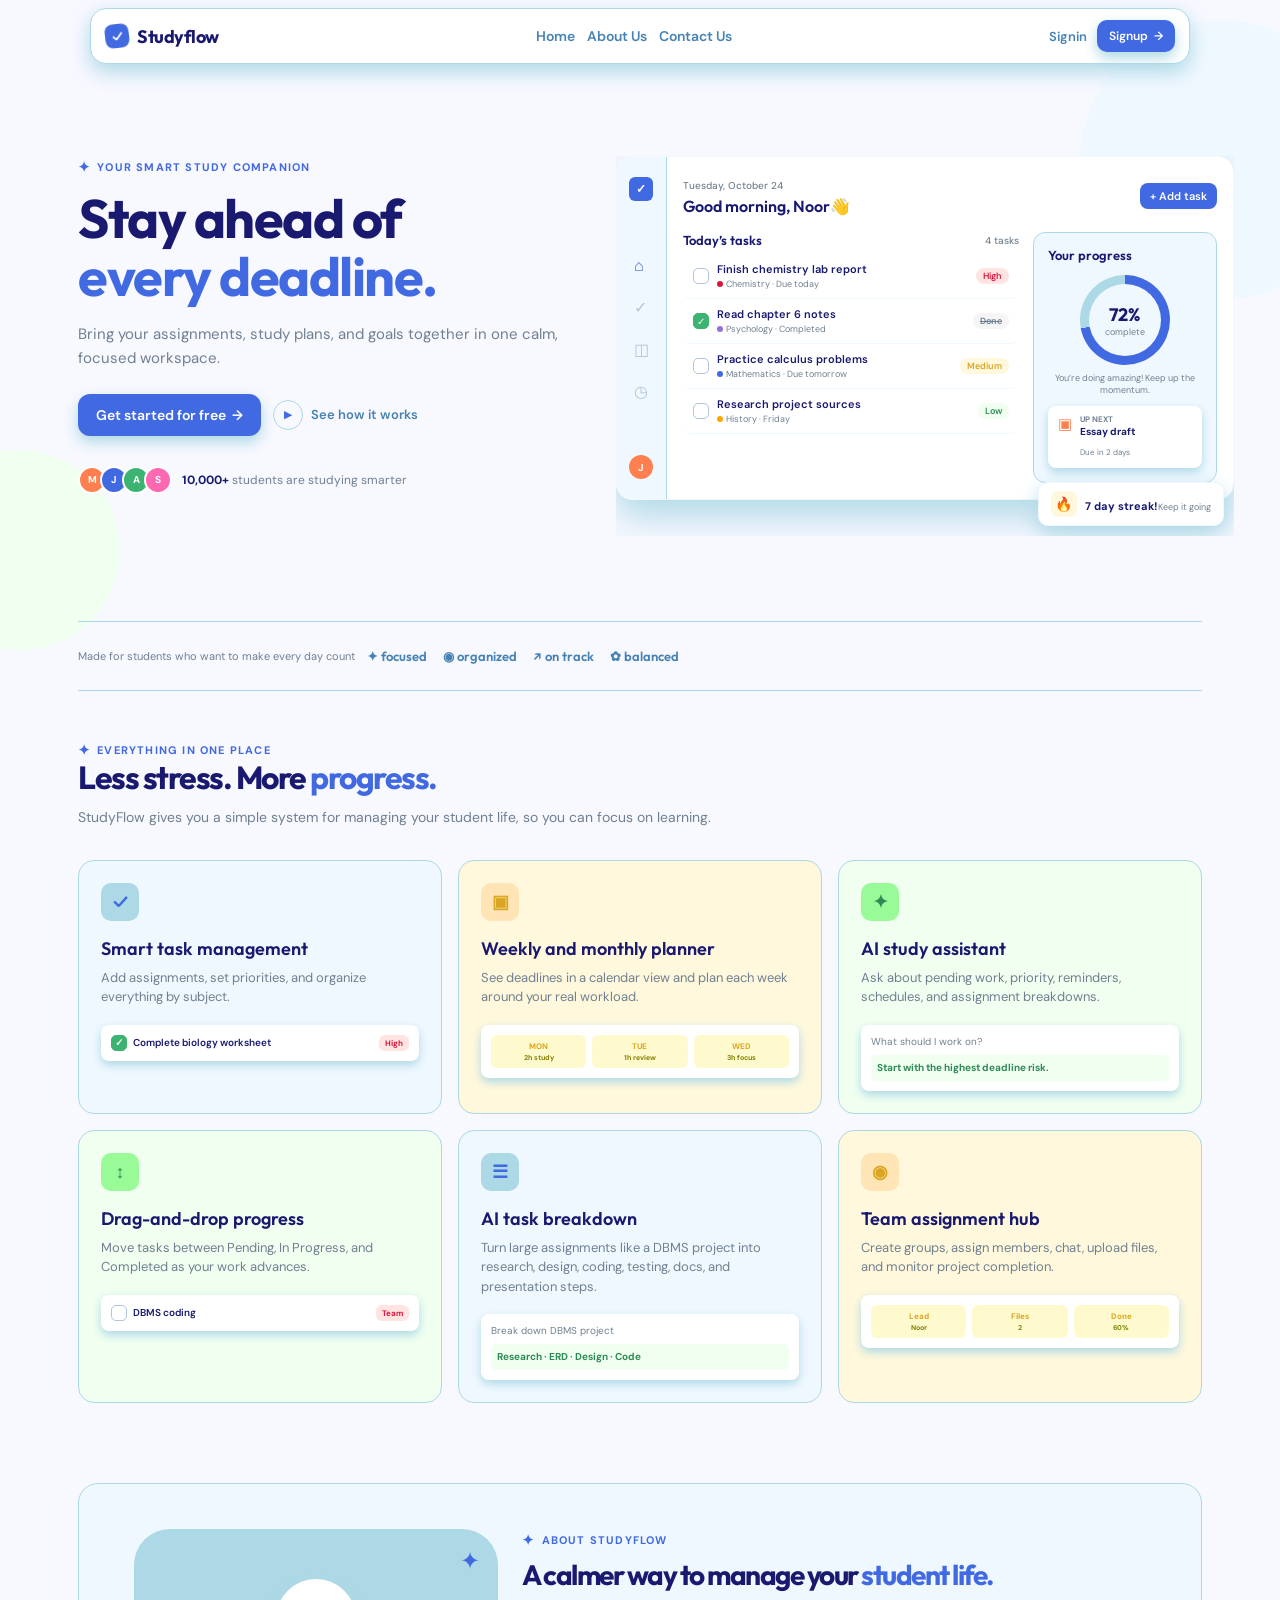
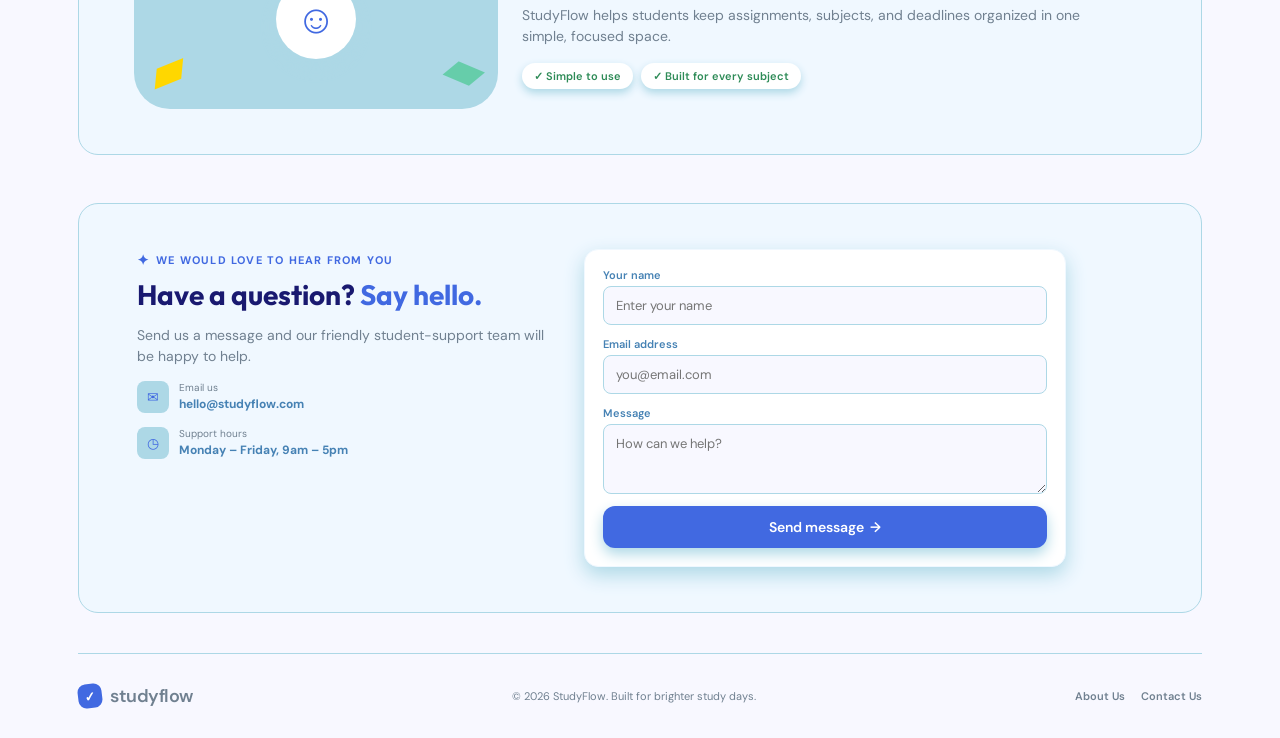
==== index.html @ c964d461 "Add files via upload" ====
<!DOCTYPE html>
<html lang="en">
<head>
  <meta charset="UTF-8" />
  <meta name="viewport" content="width=device-width, initial-scale=1.0" />
  <title>StudyFlow — Your smarter student life</title>
  <link rel="preconnect" href="https://fonts.googleapis.com" />
  <link rel="preconnect" href="https://fonts.gstatic.com" crossorigin />
  <link href="https://fonts.googleapis.com/css2?family=DM+Sans:wght@400;500;600;700&family=Outfit:wght@500;600;700;800&display=swap" rel="stylesheet" />
  <link rel="stylesheet" href="styles.css" />
  <style>.navbar,.play-icon{border:1px solid lightblue;}</style>
</head>
<body>
  <div class="load" id="loader-overlay">
    <img src="load.png" alt="load" class="photo" onerror="this.style.display='none'; document.getElementById('loader-fallback').style.display='block';" />
    <div id="loader-fallback" style="display:none; text-align:center;">
      <div style="font: 700 28px Outfit, sans-serif; color: var(--ink); display: flex; align-items: center; gap: 10px; justify-content: center;">
        <span class="brand-mark">✓</span> Studyflow
      </div>
      <div style="width: 40px; height: 40px; border: 4px solid aliceblue; border-top: 4px solid var(--blue); border-radius: 50%; animation: spin 1s linear infinite; margin: 16px auto 0;"></div>
    </div>
  </div>

  <div class="toast-container" id="toast-container"></div>

  <div class="container">
    <div class="page-glow glow-one"></div>
    <div class="page-glow glow-two"></div>

    <header class="site-header">
      <nav class="navbar container" aria-label="Main navigation">
        <a class="brand" href="index.html" aria-label="StudyFlow home">
          <span class="brand-mark">✓</span>
          <span>Studyflow</span>
        </a>
        <nav class="nav-links" id="nav-links">
          <a href="index.html#home">Home</a>
          <a href="index.html#about">About Us</a>
          <a href="index.html#contact">Contact Us</a>
        </nav>
        <div class="nav-actions">
          <a class="login-button" href="login.html">Signin</a>
          <a class="logout-link" href="#" onclick="handleLogout(event)" style="display:none;">Logout</a>
          <a class="button button-small" href="signup.html">Signup <span>→</span></a>
        </div>
        <button class="menu-button" aria-label="Open navigation" aria-expanded="false">☰</button>
      </nav>
    </header>

    <main id="home">
      <section class="hero container">
        <div class="hero-copy">
          <div class="eyebrow"><span class="sparkle">✦</span> Your smart study companion</div>
          <h1>Stay ahead of<br /><em>every deadline.</em></h1>
          <p>Bring your assignments, study plans, and goals together in one calm, focused workspace.</p>
          <div class="hero-buttons">
            <a class="button button-primary get-started" href="signup.html">Get started for free <span>→</span></a>
            <a class="play-button" href="login.html"><span class="play-icon">▶</span> See how it works</a>
          </div>
          <div class="student-proof">
            <div class="avatar-stack" aria-label="Student users">
              <span class="avatar a1">M</span><span class="avatar a2">J</span><span class="avatar a3">A</span><span class="avatar a4">S</span>
            </div>
            <p><strong>10,000+</strong> students are studying smarter</p>
          </div>
        </div>

        <div class="hero-visual" aria-label="StudyFlow dashboard preview" onclick="window.location.href='dashboard.html'" style="cursor: pointer;">
          <div class="orbit orbit-one"></div><div class="orbit orbit-two"></div>
          <div class="dashboard-card">
            <aside class="dashboard-side">
              <div class="side-logo"><span>✓</span></div>
              <div class="side-icons"><i class="active">⌂</i><i>✓</i><i>◫</i><i>◷</i></div>
              <div class="side-user">J</div>
            </aside>
            <section class="dashboard-main">
              <div class="dashboard-top"><div><span class="dash-date">Tuesday, October 24</span><h2>Good morning, Noor<span>👋</span></h2></div><a class="add-task" href="dashboard.html">+ Add task</a></div>
              <div class="dash-content">
                <div class="tasks-panel">
                  <div class="panel-heading"><h3>Today’s tasks</h3><span class="count">4 tasks</span></div>
                  <article class="task-row"><span class="checkbox"></span><div><strong>Finish chemistry lab report</strong><small><b class="dot red"></b> Chemistry · Due today</small></div><span class="priority high">High</span></article>
                  <article class="task-row"><span class="checkbox checked">✓</span><div><strong>Read chapter 6 notes</strong><small><b class="dot purple"></b> Psychology · Completed</small></div><span class="priority done">Done</span></article>
                  <article class="task-row"><span class="checkbox"></span><div><strong>Practice calculus problems</strong><small><b class="dot blue"></b> Mathematics · Due tomorrow</small></div><span class="priority medium">Medium</span></article>
                  <article class="task-row"><span class="checkbox"></span><div><strong>Research project sources</strong><small><b class="dot orange"></b> History · Friday</small></div><span class="priority low">Low</span></article>
                </div>
                <div class="summary-panel">
                  <h3>Your progress</h3>
                  <div class="progress-ring"><div><strong>72%</strong><small>complete</small></div></div>
                  <p>You’re doing amazing! Keep up the momentum.</p>
                  <div class="deadline-card"><span class="calendar-icon">▣</span><div><small>UP NEXT</small><strong>Essay draft</strong><span>Due in 2 days</span></div></div>
                </div>
              </div>
            </section>
          </div>
          <div class="floating-card streak-float"><span>🔥</span><div><strong>7 day streak!</strong><small>Keep it going</small></div></div>
        </div>
      </section>

      <section class="logo-strip container"><p>Made for students who want to make every day count</p><div><span>✦ focused</span><span>◉ organized</span><span>↗ on track</span><span>✿ balanced</span></div></section>

      <section class="features section container" id="features">
        <div class="section-heading"><div><span class="eyebrow"><span class="sparkle">✦</span> Everything in one place</span><h2>Less stress. More <em>progress.</em></h2></div><p>StudyFlow gives you a simple system for managing your student life, so you can focus on learning.</p></div>
        <div class="feature-grid">
          <a class="feature-card purple-card" href="tasks.html"><div class="feature-icon icon-purple">✓</div><h3>Smart task management</h3><p>Add assignments, set priorities, and organize everything by subject.</p><div class="mini-task"><span class="checkbox checked">✓</span><span>Complete biology worksheet</span><b>High</b></div></a>
          <a class="feature-card yellow-card" href="calendar.html"><div class="feature-icon icon-yellow">▣</div><h3>Weekly and monthly planner</h3><p>See deadlines in a calendar view and plan each week around your real workload.</p><div class="mini-calendar"><span>MON<br /><b>2h study</b></span><span>TUE<br /><b>1h review</b></span><span>WED<br /><b>3h focus</b></span></div></a>
          <a class="feature-card mint-card" href="ai.html"><div class="feature-icon icon-mint">✦</div><h3>AI study assistant</h3><p>Ask about pending work, priority, reminders, schedules, and assignment breakdowns.</p><div class="mini-chat">What should I work on?<br /><strong>Start with the highest deadline risk.</strong></div></a>
          <a class="feature-card mint-card" href="tasks.html"><div class="feature-icon icon-mint">↕</div><h3>Drag-and-drop progress</h3><p>Move tasks between Pending, In Progress, and Completed as your work advances.</p><div class="mini-task"><span class="checkbox"></span><span>DBMS coding</span><b>Team</b></div></a>
          <a class="feature-card purple-card" href="ai.html"><div class="feature-icon icon-purple">☰</div><h3>AI task breakdown</h3><p>Turn large assignments like a DBMS project into research, design, coding, testing, docs, and presentation steps.</p><div class="mini-chat">Break down DBMS project<br /><strong>Research · ERD · Design · Code</strong></div></a>
          <a class="feature-card yellow-card" href="team.html"><div class="feature-icon icon-yellow">◉</div><h3>Team assignment hub</h3><p>Create groups, assign members, chat, upload files, and monitor project completion.</p><div class="mini-calendar"><span>Lead<br /><b>Noor</b></span><span>Files<br /><b>2</b></span><span>Done<br /><b>60%</b></span></div></a>
        </div>
      </section>

      <section class="about-section section container" id="about"><div class="about-card"><div class="about-illustration"><span class="book-one">▰</span><span class="book-two">▰</span><span class="about-star">✦</span><div class="student-circle">☺</div></div><div class="about-copy"><span class="eyebrow"><span class="sparkle">✦</span> About StudyFlow</span><h2>A calmer way to manage your <em>student life.</em></h2><p>StudyFlow helps students keep assignments, subjects, and deadlines organized in one simple, focused space.</p><div class="about-points"><span>✓ Simple to use</span><span>✓ Built for every subject</span></div></div></div></section>

      <section class="contact-section container" id="contact"><div class="contact-copy"><span class="eyebrow"><span class="sparkle">✦</span> We would love to hear from you</span><h2>Have a question? <em>Say hello.</em></h2><p>Send us a message and our friendly student-support team will be happy to help.</p><div class="contact-detail"><span>✉</span><div><small>Email us</small><strong>hello@studyflow.com</strong></div></div><div class="contact-detail"><span>◷</span><div><small>Support hours</small><strong>Monday – Friday, 9am – 5pm</strong></div></div></div><form class="contact-form" onsubmit="event.preventDefault(); showToast('Message sent! We\'ll get back to you soon.');"><label>Your name<input type="text" placeholder="Enter your name" required /></label><label>Email address<input type="email" placeholder="you@email.com" required /></label><label>Message<textarea placeholder="How can we help?" required></textarea></label><button class="button button-primary" type="submit">Send message <span>→</span></button></form></section>
    </main>

    <footer class="footer container"><a class="brand" href="index.html"><span class="brand-mark">✓</span><span>studyflow</span></a><p>© 2026 StudyFlow. Built for brighter study days.</p><div><a href="#about">About Us</a><a href="#contact">Contact Us</a></div></footer>
  </div>

  <script src="script.js"></script>
</body>
</html>
---- styles.css ----
:root {
  --ink: midnightblue;
  --muted: slategray;
  --blue: royalblue;
  --line: lightblue;
  --bg: ghostwhite;
  --surface: #ffffff;
  --soft: aliceblue;
}

:root[data-theme="dark"] {
  --ink: #eef2ff;
  --muted: #aab4cf;
  --line: #334155;
  --bg: #0f172a;
  --surface: #111c31;
  --soft: #1e293b;
}

/* ==========================================================================
   1. BASE MOBILE-FIRST STYLES (Applies to 0px and up)
   ========================================================================== */
* { box-sizing: border-box; }
html { scroll-behavior: smooth; }
body { margin: 0; background: var(--bg); color: var(--ink); font-family: "DM Sans", sans-serif; overflow-x: hidden; }

/* Full-Screen Page Loader Overlay */
.load {
  position: fixed;
  inset: 0;
  display: flex;
  flex-direction: column;
  align-items: center;
  justify-content: center;
  background: #ffffff;
  z-index: 9999;
  transition: opacity 0.4s ease, visibility 0.4s ease;
  pointer-events: none;
}
.load.hidden {
  opacity: 0;
  visibility: hidden;
}
.load-brand {
  display: flex;
  align-items: center;
  gap: 12px;
  font: 700 26px Outfit, sans-serif;
  color: var(--ink);
  letter-spacing: -1px;
}
.load-spinner {
  width: 40px;
  height: 40px;
  border: 4px solid aliceblue;
  border-top: 4px solid var(--blue);
  border-radius: 50%;
  animation: spin 0.8s linear infinite;
  margin-top: 16px;
}
@keyframes spin {
  0% { transform: rotate(0deg); }
  100% { transform: rotate(360deg); }
}

/* Container & Helpers */
.container { width: min(100% - 24px, 1160px); margin: auto; }
.hidden { display: none !important; }

/* Layout Flex & Grid Helpers */
.brand, .nav-actions, .hero-buttons, .play-button, .student-proof, 
.task-row, .mini-task, .contact-detail, .footer, 
.logo-strip, .logo-strip div, .about-points, .app-header, .sidebar-link,
.user-menu-btn, .modal-header, .filter-chip, .calendar-day-header { display: flex; align-items: center; }

.brand-mark, .play-icon, .avatar, .side-logo span, .side-user, 
.checkbox, .progress-ring, .progress-ring > div, .floating-card > span, 
.feature-icon, .student-circle, .contact-detail > span, .rail-icon, .stat-icon { display: grid; place-items: center; }

.navbar, .dashboard-top, .panel-heading, .section-heading, .footer, .app-header-inner, .page-title-row { display: flex; justify-content: space-between; align-items: center; }

/* Glow & Orbit Visual Backgrounds */
.page-glow, .orbit { position: absolute; border-radius: 50%; z-index: -1; }
.glow-one { width: 280px; height: 280px; background: aliceblue; top: 20px; right: -80px; }
.glow-two { width: 200px; height: 200px; background: honeydew; top: 450px; left: -80px; }
.orbit { border: 1px dashed var(--line); }
.orbit-one { width: 320px; height: 320px; right: -20px; top: -10px; }
.orbit-two { width: 240px; height: 240px; right: 20px; top: 30px; }

/* Public Landing Site Header & Navbar */
.site-header { position: sticky; top: 8px; width: 100%; z-index: 50; padding: 0 12px; }
.navbar { height: 56px; padding: 0 14px; position: relative; border: 1px solid var(--line); border-radius: 16px; background: var(--surface); box-shadow: 0 8px 20px var(--line); justify-content: space-between; }
.brand { gap: 8px; font: 700 18px Outfit, sans-serif; color: var(--ink); text-decoration: none; letter-spacing: -0.5px; }
.brand-mark { width: 24px; height: 24px; border-radius: 8px; background: var(--blue); color: #fff; font-size: 13px; transform: rotate(-7deg); font-weight: bold; }

.nav-links { display: none; flex-direction: column; gap: 12px; position: absolute; top: 64px; left: 0; right: 0; background: #fff; padding: 18px; border-radius: 16px; box-shadow: 0 12px 30px var(--line); border: 1px solid aliceblue; z-index: 100; }
.nav-links.open { display: flex; }
.nav-links a, .footer a { color: steelblue; text-decoration: none; font: 600 14px "DM Sans"; }
.nav-links a:hover, .footer a:hover { color: var(--blue); }

.nav-actions { gap: 10px; }
.login-button, .logout-link { font: 600 13px "DM Sans"; color: steelblue; text-decoration: none; cursor: pointer; }
.logout-link { color: crimson; }
.button { border: 0; border-radius: 12px; padding: 12px 18px; background: var(--blue); color: #fff; font: 600 14px "DM Sans"; cursor: pointer; box-shadow: 0 6px 14px var(--line); transition: transform .2s, background-color .2s; text-decoration: none; display: inline-flex; align-items: center; justify-content: center; gap: 6px; }
.button:hover { transform: translateY(-2px); background: #3b5bdb; }
.button-secondary { background: aliceblue; color: var(--blue); box-shadow: none; border: 1px solid var(--line); }
.button-secondary:hover { background: #e0f2fe; }
.button-small { padding: 8px 12px; font-size: 12px; border-radius: 10px; }
.menu-button { display: block; border: 0; background: none; font-size: 22px; cursor: pointer; color: var(--ink); padding: 4px; }

/* Hero Section (Mobile Default: Stacked) */
.hero { display: flex; flex-direction: column; padding: 40px 0 50px; gap: 32px; }
.eyebrow { display: inline-flex; align-items: center; gap: 6px; text-transform: uppercase; letter-spacing: 1.2px; color: var(--blue); font: 700 11px "DM Sans"; }
.sparkle { font-size: 14px; }
.hero h1, .section h2 { font: 700 clamp(32px, 8vw, 54px)/1.08 Outfit, sans-serif; letter-spacing: -1.5px; margin: 12px 0 16px; }
.hero h1 em, .section h2 em { font-style: normal; color: var(--blue); }
.hero-copy > p { color: var(--muted); font-size: 15px; line-height: 1.6; margin: 0; }
.hero-buttons { display: flex; flex-wrap: wrap; gap: 12px; margin: 24px 0; }
.play-button { border: 0; background: transparent; font: 600 13px "DM Sans"; color: steelblue; gap: 8px; cursor: pointer; text-decoration: none; }
.play-icon { border: 1px solid var(--line); border-radius: 50%; width: 30px; height: 30px; color: var(--blue); font-size: 10px; }
.student-proof { gap: 10px; margin-top: 20px; font-size: 12px; color: var(--muted); }
.student-proof strong { color: var(--ink); }
.avatar-stack { display: flex; }
.avatar { width: 28px; height: 28px; border-radius: 50%; border: 2px solid #fff; color: #fff; font: bold 10px "DM Sans"; margin-left: -6px; }
.avatar:first-child { margin: 0; }
.a1 { background: coral; } .a2 { background: var(--blue); } .a3 { background: mediumseagreen; } .a4 { background: hotpink; }

/* Dashboard Mockup Container (Mobile Responsive Fit) */
.hero-visual { position: relative; width: 100%; min-height: 380px; overflow: hidden; }
.dashboard-card { width: 100%; border-radius: 16px; background: #fff; box-shadow: 0 16px 36px var(--line); display: flex; overflow: hidden; border: 1px solid aliceblue; flex-direction: column; }
.dashboard-side { width: 100%; background: aliceblue; display: flex; flex-row: row; align-items: center; justify-content: space-between; padding: 12px 16px; border-bottom: 1px solid var(--line); border-right: 0; }
.side-logo span { width: 24px; height: 24px; background: var(--blue); border-radius: 6px; color: #fff; font-size: 12px; font-weight: bold; }
.side-icons { display: flex; flex-direction: row; gap: 16px; }
.side-icons i { font-style: normal; color: lightsteelblue; font-size: 16px; }
.side-icons .active { color: var(--blue); }
.side-user { background: coral; color: #fff; font-size: 10px; font-weight: bold; width: 24px; height: 24px; border-radius: 50%; }
.dashboard-main { padding: 16px; width: 100%; }
.dash-date, .count { font-size: 10px; color: var(--muted); font-weight: 500; }
.dashboard-top h2 { font: 600 16px Outfit, sans-serif; margin: 2px 0; color: var(--ink); }
.add-task-btn, .add-task { border: 0; border-radius: 8px; background: var(--blue); color: #fff; font: 600 11px "DM Sans"; padding: 6px 10px; cursor: pointer; text-decoration: none; display: inline-block; }
.dash-content { display: flex; flex-direction: column; gap: 14px; margin-top: 14px; }
.panel-heading h3, .summary-panel h3 { font: 600 13px Outfit, sans-serif; margin: 0; }
.panel-heading { margin-bottom: 6px; }

/* Task Rows & Priority Pills */
.task-row { gap: 8px; padding: 8px 10px; border-radius: 8px; border-bottom: 1px solid aliceblue; }
.task-row strong { font-size: 11px; display: block; font-weight: 600; color: var(--ink); }
.task-row small { font-size: 9px; color: var(--muted); display: flex; align-items: center; gap: 3px; margin-top: 2px; }
.checkbox { width: 16px; height: 16px; border: 1.5px solid lightsteelblue; border-radius: 5px; color: #fff; font-size: 10px; flex: none; cursor: pointer; }
.checkbox.checked { background: mediumseagreen; border-color: mediumseagreen; }
.dot { display: inline-block; width: 6px; height: 6px; border-radius: 50%; }
.red { background: crimson; } .purple { background: mediumpurple; } .blue { background: royalblue; } .orange { background: orange; } .green { background: seagreen; }

.priority { font-size: 9px; font-weight: 600; border-radius: 10px; padding: 2px 7px; margin-left: auto; text-transform: capitalize; }
.high { background: mistyrose; color: crimson; }
.medium { background: cornsilk; color: goldenrod; }
.low { background: honeydew; color: seagreen; }
.done { background: whitesmoke; color: var(--muted); text-decoration: line-through; }

.summary-panel { background: aliceblue; border-radius: 12px; padding: 14px; text-align: center; border: 1px solid var(--line); }
.summary-panel h3 { text-align: left; }
.progress-ring { height: 90px; width: 90px; border-radius: 50%; background: conic-gradient(var(--blue) 0 72%, var(--line) 72%); margin: 12px auto 8px; display: grid; place-items: center; }
.progress-ring > div { height: 72px; width: 72px; border-radius: 50%; background: aliceblue; display: flex; flex-direction: column; align-items: center; justify-content: center; }
.progress-ring strong { font: 700 18px Outfit, sans-serif; color: var(--ink); }
.progress-ring small, .summary-panel > p { font-size: 9px; color: var(--muted); }
.summary-panel > p { line-height: 1.3; margin: 0 0 10px; }
.deadline-card { background: #fff; border-radius: 8px; padding: 8px 10px; display: flex; text-align: left; gap: 8px; box-shadow: 0 4px 10px var(--line); }
.calendar-icon { color: coral; font-size: 15px; }
.deadline-card small { font-size: 8px; color: var(--muted); display: block; font-weight: 700; }
.deadline-card strong { display: block; font-size: 10px; margin: 1px 0; color: var(--ink); }
.deadline-card div span { font-size: 8px; color: var(--muted); }

.floating-card { position: absolute; background: #fff; border-radius: 10px; box-shadow: 0 8px 20px var(--line); display: flex; align-items: center; gap: 8px; padding: 8px 12px; border: 1px solid aliceblue; }
.floating-card > span { width: 26px; height: 26px; border-radius: 8px; background: cornsilk; color: orange; font-size: 14px; }
.floating-card strong { font-size: 11px; color: var(--ink); }
.floating-card small { font-size: 9px; color: var(--muted); }
.streak-float { right: 10px; bottom: 10px; }

/* Sections & Feature Cards */
.logo-strip { border-block: 1px solid var(--line); padding: 16px 0; color: var(--muted); font-size: 11px; flex-direction: column; gap: 12px; text-align: center; }
.logo-strip div { gap: 16px; font: 600 13px Outfit, sans-serif; color: steelblue; flex-wrap: wrap; justify-content: center; }
.section { padding: 48px 0; }
.section-heading { display: flex; flex-direction: column; align-items: flex-start; gap: 12px; margin-bottom: 32px; }
.section-heading h2 { font-size: 32px; margin: 0; }
.section-heading > p { width: 100%; line-height: 1.5; color: var(--muted); font-size: 14px; margin: 0; }

.feature-grid { display: flex; flex-direction: column; gap: 16px; }
.feature-card { border-radius: 16px; padding: 22px; border: 1px solid var(--line); text-decoration: none; color: inherit; display: block; }
.purple-card { background: aliceblue; } .yellow-card { background: cornsilk; } .mint-card { background: honeydew; }
.feature-icon { width: 38px; height: 38px; border-radius: 10px; font: 700 18px Outfit, sans-serif; margin-bottom: 16px; }
.icon-purple { background: var(--line); color: var(--blue); }
.icon-yellow { background: moccasin; color: goldenrod; }
.icon-mint { background: palegreen; color: seagreen; }
.feature-card h3 { font: 600 18px Outfit, sans-serif; margin: 0 0 8px; color: var(--ink); }
.feature-card > p { font-size: 13px; color: var(--muted); line-height: 1.5; margin: 0; }
.mini-task, .mini-calendar, .mini-chat { margin-top: 18px; background: #fff; border-radius: 8px; box-shadow: 0 4px 10px var(--line); padding: 10px; }
.mini-task { gap: 6px; font-size: 10px; font-weight: 600; }
.mini-task b { font-size: 8px; color: crimson; background: mistyrose; padding: 3px 6px; border-radius: 6px; margin-left: auto; }
.mini-calendar { display: flex; gap: 6px; }
.mini-calendar span { flex: 1; background: lemonchiffon; border-radius: 6px; padding: 6px; font-size: 8px; color: goldenrod; text-align: center; font-weight: bold; }
.mini-calendar b { font-size: 7px; color: olive; display: block; margin-top: 2px; }
.mini-chat { font-size: 10px; color: var(--muted); line-height: 1.4; }
.mini-chat strong { display: block; color: seagreen; background: honeydew; margin-top: 6px; border-radius: 6px; padding: 6px; }

/* About & Contact */
.about-section { padding-top: 32px; }
.about-card { background: aliceblue; border-radius: 20px; padding: 24px; display: flex; flex-direction: column; gap: 24px; border: 1px solid var(--line); }
.about-illustration { height: 180px; width: 100%; border-radius: 36px; background: var(--line); position: relative; display: grid; place-items: center; }
.student-circle { height: 80px; width: 80px; background: #fff; border-radius: 50%; font-size: 40px; color: var(--blue); box-shadow: 0 8px 16px var(--line); position: relative; z-index: 2; }
.book-one, .book-two { position: absolute; font-size: 50px; line-height: 1; color: gold; transform: rotate(-22deg); bottom: 14px; left: 14px; }
.book-two { color: mediumaquamarine; transform: rotate(23deg); right: 14px; left: auto; bottom: 14px; }
.about-star { position: absolute; right: 18px; top: 16px; color: var(--blue); font-size: 24px; }
.about-copy h2 { font: 700 28px/1.1 Outfit, sans-serif; margin: 10px 0; }
.about-copy p { color: var(--muted); line-height: 1.5; font-size: 14px; }
.about-points { gap: 8px; margin-top: 16px; flex-wrap: wrap; }
.about-points span { background: #fff; border-radius: 16px; padding: 6px 12px; font-size: 11px; color: seagreen; font-weight: 600; box-shadow: 0 4px 8px var(--line); }

.contact-section { background: aliceblue; border-radius: 20px; padding: 24px; display: flex; flex-direction: column; gap: 24px; margin-bottom: 40px; border: 1px solid var(--line); }
.contact-copy h2 { font: 700 28px/1.1 Outfit, sans-serif; margin: 10px 0; }
.contact-copy h2 em { color: var(--blue); font-style: normal; }
.contact-copy > p { font-size: 14px; line-height: 1.5; color: var(--muted); }
.contact-detail { gap: 10px; margin-top: 14px; }
.contact-detail > span { height: 32px; width: 32px; border-radius: 8px; background: var(--line); color: var(--blue); font-size: 14px; }
.contact-detail small, .contact-detail strong { display: block; }
.contact-detail small { font-size: 10px; color: var(--muted); }
.contact-detail strong { font-size: 12px; color: steelblue; margin-top: 2px; }
.contact-form { background: #fff; padding: 18px; border-radius: 14px; box-shadow: 0 8px 20px var(--line); display: flex; flex-direction: column; gap: 12px; border: 1px solid aliceblue; }
.contact-form label { font-size: 11px; color: steelblue; font-weight: 600; }
.contact-form input, .contact-form textarea, .form-input { display: block; width: 100%; border: 1.5px solid var(--line); border-radius: 8px; padding: 10px 12px; margin-top: 4px; font: 13px "DM Sans", sans-serif; outline: none; background: ghostwhite; color: var(--ink); }
.contact-form input:focus, .contact-form textarea:focus, .form-input:focus { border-color: var(--blue); background: #fff; }
.contact-form textarea { resize: vertical; min-height: 70px; }

/* Footer */
.footer { border-top: 1px solid var(--line); padding: 24px 0; flex-direction: column; gap: 12px; text-align: center; }
.footer .brand { font-size: 18px; justify-content: center; }
.footer p, .footer a { font-size: 11px; color: var(--muted); }
.footer > div { display: flex; gap: 16px; justify-content: center; }

/* Authentication Pages (Mobile Default) */
.auth-wrapper { min-height: 100vh; display: flex; align-items: center; justify-content: center; padding: 20px 14px; background: ghostwhite; }
.auth-card { background: #fff; width: 100%; max-width: 400px; border-radius: 20px; padding: 24px; box-shadow: 0 16px 36px var(--line); border: 1px solid aliceblue; }
.auth-header { text-align: center; margin-bottom: 20px; }
.auth-header .brand-mark { margin: 0 auto 10px; width: 32px; height: 32px; font-size: 16px; }
.auth-header h2 { font: 700 24px Outfit, sans-serif; margin: 0 0 4px; color: var(--ink); }
.auth-header p { color: var(--muted); font-size: 13px; margin: 0; }
.auth-form { display: flex; flex-direction: column; gap: 14px; }
.form-group { display: flex; flex-direction: column; gap: 4px; }
.form-group label { font-size: 11px; font-weight: 700; color: var(--ink); text-transform: uppercase; }
.form-options { display: flex; justify-content: space-between; align-items: center; font-size: 12px; }
.form-options a { color: var(--blue); text-decoration: none; font-weight: 600; }

/* ==========================================================================
   APP SHELL MOBILE LAYOUT & REVEALABLE MOBILE NAVIGATION DRAWER
   ========================================================================== */
.app-shell { display: flex; flex-direction: column; min-height: 100vh; background: ghostwhite; }

/* Mobile Header (App Shell) */
.app-header { height: 60px; background: #ffffff; border-bottom: 1px solid var(--line); padding: 0 14px; position: sticky; top: 0; z-index: 90; box-shadow: 0 4px 12px rgba(173, 216, 230, 0.2); }
.app-header-inner { width: 100%; display: flex; align-items: center; justify-content: space-between; gap: 10px; }
.search-bar-wrap { position: relative; flex: 1; max-width: 220px; }
.search-input { width: 100%; border: 1.5px solid var(--line); border-radius: 10px; padding: 7px 10px 7px 32px; font-size: 12px; background: ghostwhite; outline: none; }
.search-input:focus { border-color: var(--blue); background: #fff; }
.search-icon { position: absolute; left: 10px; top: 50%; transform: translateY(-50%); color: var(--muted); font-size: 12px; pointer-events: none; }
.header-actions { display: flex; align-items: center; gap: 8px; }

/* Mobile Rail Navigation Drawer (Visible on Mobile with Text + Icon Labels) */
.sidebar-rail {
  width: 100%;
  background: #ffffff;
  border-bottom: 1px solid var(--line);
  display: flex;
  flex-direction: column;
  position: static;
  z-index: 100;
}
.sidebar-brand { padding: 14px 16px; display: flex; align-items: center; gap: 8px; border-bottom: 1px solid aliceblue; text-decoration: none; }
.sidebar-brand span { font: 700 18px Outfit, sans-serif; color: var(--ink); }

/* Mobile Rail Links: Scrollable Horizontal or Stacked with Full Readable Icons + Text */
.sidebar-nav { padding: 8px 12px; display: flex; flex-direction: row; overflow-x: auto; gap: 6px; scrollbar-width: none; }
.sidebar-nav::-webkit-scrollbar { display: none; }
.sidebar-link { display: inline-flex; align-items: center; gap: 8px; padding: 8px 14px; border-radius: 12px; color: var(--muted); font-weight: 600; font-size: 13px; text-decoration: none; white-space: nowrap; background: ghostwhite; border: 1px solid aliceblue; flex-none: 0; }
.sidebar-link span { display: inline-block !important; } /* Text is ALWAYS visible! */
.sidebar-link:hover, .sidebar-link.active { background: aliceblue; color: var(--blue); border-color: var(--line); font-weight: 700; }
.rail-icon { font-size: 15px; }

.sidebar-user { padding: 10px 16px; border-top: 1px solid aliceblue; display: flex; align-items: center; justify-content: space-between; }
.user-avatar-btn { border: 0; background: transparent; cursor: pointer; display: flex; align-items: center; gap: 8px; text-decoration: none; color: inherit; }
.user-avatar { width: 32px; height: 32px; border-radius: 50%; background: coral; color: #fff; font-weight: bold; display: grid; place-items: center; font-size: 12px; }
.user-info strong { display: block; font-size: 12px; color: var(--ink); }
.user-info small { color: var(--muted); font-size: 10px; display: block; }

.app-main { margin-left: 0; flex: 1; display: flex; flex-direction: column; min-width: 0; }
.app-content { padding: 16px 12px; flex: 1; width: 100%; margin: 0 auto; }

/* Dashboard Cards (Mobile Default) */
.greeting-card { background: linear-gradient(135deg, aliceblue 0%, #e0f2fe 100%); border-radius: 16px; padding: 20px 16px; border: 1px solid var(--line); margin-bottom: 20px; display: flex; flex-direction: column; align-items: flex-start; gap: 12px; }
.greeting-text h2 { font: 700 22px Outfit, sans-serif; margin: 0 0 4px; color: var(--ink); }
.greeting-text p { color: var(--muted); margin: 0; font-size: 13px; }

.stats-grid { display: grid; grid-template-columns: 1fr; gap: 12px; margin-bottom: 20px; }
.stat-card { background: #fff; border-radius: 14px; padding: 16px; border: 1px solid var(--line); box-shadow: 0 4px 12px var(--line); display: flex; align-items: center; gap: 14px; }
.stat-icon { width: 42px; height: 42px; border-radius: 12px; font-size: 18px; }
.icon-blue-bg { background: aliceblue; color: var(--blue); }
.icon-yellow-bg { background: cornsilk; color: orange; }
.icon-green-bg { background: honeydew; color: seagreen; }
.icon-purple-bg { background: mistyrose; color: crimson; }
.stat-info small { color: var(--muted); font-size: 11px; font-weight: 600; text-transform: uppercase; display: block; }
.stat-info strong { font: 700 20px Outfit, sans-serif; color: var(--ink); margin-top: 1px; display: block; }

/* Task Management Page (Mobile Default) */
.task-toolbar { background: #fff; border-radius: 14px; padding: 12px 14px; border: 1px solid var(--line); box-shadow: 0 4px 12px var(--line); margin-bottom: 16px; display: flex; flex-direction: column; gap: 12px; }
.filter-group { display: flex; align-items: center; gap: 6px; flex-wrap: wrap; }
.filter-label { font-size: 11px; font-weight: 700; color: var(--muted); text-transform: uppercase; }
.filter-chip { padding: 5px 10px; border-radius: 16px; background: aliceblue; color: steelblue; font-weight: 600; font-size: 11px; cursor: pointer; border: 1px solid transparent; }
.filter-chip:hover, .filter-chip.active { background: var(--blue); color: #fff; }

.task-list-container { display: flex; flex-direction: column; gap: 10px; }
.subject-section { background: #fff; border-radius: 14px; padding: 16px; border: 1px solid var(--line); box-shadow: 0 4px 12px var(--line); margin-bottom: 14px; }
.subject-header { display: flex; align-items: center; justify-content: space-between; margin-bottom: 10px; padding-bottom: 8px; border-bottom: 1px solid aliceblue; }
.subject-title { display: flex; align-items: center; gap: 8px; font: 700 16px Outfit, sans-serif; color: var(--ink); }

.task-item-card { background: #fff; border: 1px solid aliceblue; border-radius: 12px; padding: 12px; display: flex; flex-direction: column; gap: 10px; align-items: flex-start; }
.task-left { display: flex; align-items: flex-start; gap: 10px; width: 100%; }
.task-details strong { font-size: 13px; font-weight: 600; color: var(--ink); display: block; }
.task-details p { font-size: 11px; color: var(--muted); margin: 2px 0 0; }
.task-meta { display: flex; align-items: center; gap: 8px; margin-top: 4px; font-size: 10px; color: var(--muted); }
.task-actions { display: flex; align-items: center; justify-content: space-between; width: 100%; margin-top: 4px; border-top: 1px dashed aliceblue; padding-top: 8px; }
.icon-btn { border: 0; background: aliceblue; color: steelblue; width: 28px; height: 28px; border-radius: 6px; cursor: pointer; display: grid; place-items: center; font-size: 12px; }

.empty-state { text-align: center; padding: 40px 16px; background: #fff; border-radius: 16px; border: 1px dashed var(--line); }
.empty-state-icon { font-size: 36px; margin-bottom: 8px; display: block; }
.empty-state h3 { font: 700 18px Outfit, sans-serif; margin: 0 0 6px; color: var(--ink); }
.empty-state p { color: var(--muted); font-size: 13px; margin: 0 0 16px; }

/* Calendar Page (Mobile Default) */
.calendar-card { background: #fff; border-radius: 16px; padding: 16px; border: 1px solid var(--line); box-shadow: 0 6px 16px var(--line); }
.calendar-controls { display: flex; flex-direction: column; gap: 10px; margin-bottom: 16px; align-items: flex-start; }
.calendar-controls h3 { font: 700 18px Outfit, sans-serif; margin: 0; color: var(--ink); }
.view-tabs { display: flex; background: aliceblue; padding: 3px; border-radius: 10px; }
.tab-btn { border: 0; background: transparent; padding: 6px 12px; border-radius: 6px; font-weight: 600; font-size: 11px; color: steelblue; cursor: pointer; }
.tab-btn.active { background: #fff; color: var(--blue); }

.calendar-grid { display: grid; grid-template-columns: repeat(7, 1fr); gap: 4px; }
.calendar-day-header { text-align: center; font-size: 10px; font-weight: 700; color: var(--muted); padding: 4px 0; justify-content: center; }
.calendar-day-cell { min-height: 60px; background: ghostwhite; border-radius: 8px; padding: 4px; border: 1px solid aliceblue; display: flex; flex-direction: column; gap: 2px; }
.calendar-day-cell.today { background: honeydew; border-color: palegreen; }
.day-number { font-size: 10px; font-weight: 700; color: var(--ink); }
.event-chip { font-size: 8px; font-weight: 600; padding: 2px 4px; border-radius: 4px; white-space: nowrap; overflow: hidden; text-overflow: ellipsis; }

/* Smart Task Board */
.smart-recommendation { background: #fff; border: 1px solid var(--line); border-left: 4px solid mediumseagreen; border-radius: 8px; padding: 16px; margin-bottom: 16px; display: flex; flex-direction: column; gap: 12px; box-shadow: 0 4px 12px var(--line); }
.smart-recommendation h3 { font: 700 20px Outfit, sans-serif; margin: 4px 0; color: var(--ink); }
.smart-recommendation p { color: var(--muted); font-size: 13px; margin: 0; }
.kanban-board { display: grid; grid-template-columns: 1fr; gap: 14px; }
.kanban-column { background: #fff; border: 1px solid var(--line); border-radius: 8px; padding: 12px; min-height: 180px; box-shadow: 0 4px 12px var(--line); }
.kanban-heading { display: flex; align-items: center; justify-content: space-between; padding-bottom: 10px; margin-bottom: 10px; border-bottom: 1px solid aliceblue; }
.kanban-heading strong { font: 700 15px Outfit, sans-serif; color: var(--ink); }
.subject-red { border-left: 4px solid crimson; }
.subject-purple { border-left: 4px solid mediumpurple; }
.subject-blue { border-left: 4px solid royalblue; }
.subject-orange { border-left: 4px solid orange; }
.subject-green { border-left: 4px solid seagreen; }
.subtask-list { display: flex; flex-wrap: wrap; gap: 6px; margin-top: 8px; }
.subtask-list span { background: ghostwhite; color: steelblue; border: 1px solid aliceblue; border-radius: 6px; padding: 4px 7px; font-size: 10px; font-weight: 600; }
.mini-empty { border: 1px dashed var(--line); border-radius: 8px; padding: 14px; text-align: center; color: var(--muted); font-size: 12px; background: ghostwhite; }
.task-item-card[draggable="true"] { cursor: grab; }
.task-item-card[draggable="true"]:active { cursor: grabbing; }

/* Weekly Planner */
.calendar-grid:has(.week-day-panel) { grid-template-columns: 1fr; }
.muted-cell { opacity: 0.35; }
.week-day-panel { background: ghostwhite; border: 1px solid aliceblue; border-radius: 8px; padding: 12px; min-height: 110px; display: flex; flex-direction: column; gap: 6px; cursor: pointer; }
.week-day-panel strong { color: var(--ink); font: 700 15px Outfit, sans-serif; }
.week-day-panel span, .week-day-panel small { color: var(--muted); font-size: 11px; }

/* Team Workspace */
.team-layout { display: grid; grid-template-columns: 1fr; gap: 16px; }
.team-panel { background: #fff; border: 1px solid var(--line); border-radius: 8px; padding: 16px; box-shadow: 0 4px 12px var(--line); }
.team-hero h3 { font: 700 24px Outfit, sans-serif; color: var(--ink); margin: 6px 0 4px; }
.team-hero p { color: var(--muted); font-size: 13px; margin: 0 0 12px; }
.team-task-list { display: flex; flex-direction: column; gap: 10px; margin-top: 14px; }
.member-row, .file-row { display: flex; align-items: center; gap: 10px; padding: 10px; border: 1px solid aliceblue; border-radius: 8px; margin-bottom: 8px; background: ghostwhite; }
.member-row .avatar { margin: 0; background: mediumseagreen; }
.member-row strong, .file-row strong { color: var(--ink); font-size: 13px; }
.member-row small { margin-left: auto; color: var(--muted); font-size: 11px; }
.team-chat { height: 220px; overflow-y: auto; display: flex; flex-direction: column; gap: 8px; padding: 8px; background: ghostwhite; border-radius: 8px; border: 1px solid aliceblue; }
.team-message { background: #fff; border: 1px solid aliceblue; border-radius: 8px; padding: 8px 10px; font-size: 12px; }
.team-message strong { display: block; color: var(--blue); margin-bottom: 2px; }
.team-message span { color: var(--muted); }
.file-drop { display: block; border: 1px dashed var(--line); background: ghostwhite; border-radius: 8px; padding: 18px; text-align: center; color: steelblue; font-weight: 700; font-size: 13px; cursor: pointer; margin-bottom: 12px; }
.file-drop input { display: none; }
.file-row span { color: var(--blue); font-size: 11px; font-weight: 700; text-transform: uppercase; }

/* Pomodoro Timer (Mobile Default) */
.study-layout { display: flex; flex-direction: column; gap: 16px; }
.pomodoro-card { background: #fff; border-radius: 18px; padding: 24px 16px; border: 1px solid var(--line); box-shadow: 0 6px 16px var(--line); text-align: center; }
.timer-mode-selector { display: inline-flex; background: aliceblue; padding: 4px; border-radius: 12px; gap: 4px; margin-bottom: 20px; flex-wrap: wrap; justify-content: center; }
.mode-btn { border: 0; background: transparent; padding: 8px 12px; border-radius: 8px; font-weight: 600; font-size: 11px; color: steelblue; cursor: pointer; }
.mode-btn.active { background: var(--blue); color: #fff; }

.timer-circle-container { position: relative; width: 180px; height: 180px; margin: 0 auto 20px; }
.timer-svg { width: 180px; height: 180px; transform: rotate(-90deg); }
.timer-bg-path { fill: none; stroke: aliceblue; stroke-width: 10; }
.timer-progress-path { fill: none; stroke: var(--blue); stroke-width: 10; stroke-linecap: round; stroke-dasharray: 690; stroke-dashoffset: 0; transition: stroke-dashoffset 0.5s ease; }
.timer-display { position: absolute; inset: 0; display: flex; flex-direction: column; align-items: center; justify-content: center; }
.timer-time { font: 700 36px Outfit, sans-serif; color: var(--ink); letter-spacing: -1px; }
.timer-label { font-size: 10px; color: var(--muted); font-weight: 600; text-transform: uppercase; }

.timer-controls { display: flex; justify-content: center; gap: 12px; margin-bottom: 16px; }
.timer-btn { width: 44px; height: 44px; border-radius: 50%; font-size: 16px; padding: 0; }

.history-card { background: #fff; border-radius: 16px; padding: 18px; border: 1px solid var(--line); box-shadow: 0 4px 12px var(--line); }
.history-card h3 { font: 700 16px Outfit, sans-serif; margin: 0 0 12px; color: var(--ink); }
.history-list { display: flex; flex-direction: column; gap: 8px; }
.history-item { display: flex; align-items: center; justify-content: space-between; padding: 8px 10px; background: ghostwhite; border-radius: 8px; font-size: 11px; }

/* Progress & Analytics (Mobile Default) */
.analytics-grid { display: flex; flex-direction: column; gap: 16px; }
.chart-card { background: #fff; border-radius: 16px; padding: 20px; border: 1px solid var(--line); box-shadow: 0 6px 16px var(--line); }
.chart-card h3 { font: 700 18px Outfit, sans-serif; margin: 0 0 14px; color: var(--ink); }
.bar-chart { display: flex; align-items: flex-end; justify-content: space-between; height: 140px; padding-top: 16px; border-bottom: 2px solid aliceblue; }
.chart-column { display: flex; flex-direction: column; align-items: center; gap: 6px; width: 12%; }
.bar-fill { width: 100%; background: var(--blue); border-radius: 6px 6px 0 0; min-height: 6px; }
.chart-label { font-size: 10px; font-weight: 600; color: var(--muted); }

.subject-progress-item { margin-bottom: 12px; }
.subject-progress-header { display: flex; justify-content: space-between; font-size: 12px; font-weight: 600; margin-bottom: 4px; }
.progress-bar-track { height: 8px; background: aliceblue; border-radius: 4px; overflow: hidden; }
.progress-bar-fill { height: 100%; background: var(--blue); border-radius: 4px; }

/* AI Assistant Chat (Mobile Default) */
.chat-card { background: #fff; border-radius: 18px; padding: 18px; border: 1px solid var(--line); box-shadow: 0 6px 16px var(--line); display: flex; flex-direction: column; height: 480px; }
.chat-messages { flex: 1; overflow-y: auto; display: flex; flex-direction: column; gap: 12px; }
.chat-bubble { max-width: 88%; padding: 10px 14px; border-radius: 14px; font-size: 13px; line-height: 1.4; }
.chat-bubble.assistant { background: honeydew; color: var(--ink); border: 1px solid palegreen; align-self: flex-start; }
.chat-bubble.user { background: var(--blue); color: #fff; align-self: flex-end; }
.prompt-suggestions { display: flex; gap: 6px; overflow-x: auto; padding: 8px 0; margin-top: 8px; }
.prompt-chip { padding: 6px 10px; border-radius: 16px; background: aliceblue; color: steelblue; font-size: 11px; font-weight: 600; cursor: pointer; white-space: nowrap; border: 1px solid var(--line); }
.chat-input-bar { display: flex; gap: 8px; margin-top: 8px; }
.chat-input { flex: 1; border: 1.5px solid var(--line); border-radius: 10px; padding: 10px 12px; font-size: 13px; outline: none; }

/* Settings View (Mobile Default) */
.settings-card { background: #fff; border-radius: 16px; padding: 20px; border: 1px solid var(--line); box-shadow: 0 6px 16px var(--line); width: 100%; }
.settings-section { margin-bottom: 20px; padding-bottom: 16px; border-bottom: 1px solid aliceblue; }
.settings-section h3 { font: 700 16px Outfit, sans-serif; margin: 0 0 12px; color: var(--ink); }
.setting-row { display: flex; justify-content: space-between; align-items: center; padding: 8px 0; }
.toggle-switch { width: 40px; height: 22px; background: var(--line); border-radius: 11px; position: relative; cursor: pointer; }
.toggle-switch.active { background: var(--blue); }
.toggle-switch::after { content: ""; position: absolute; top: 2px; left: 2px; width: 18px; height: 18px; background: #fff; border-radius: 50%; transition: transform 0.2s; }
.toggle-switch.active::after { transform: translateX(18px); }

/* Modal Overlay & Toasts */
.modal-overlay { position: fixed; inset: 0; background: rgba(0, 0, 0, 0.4); backdrop-filter: blur(4px); z-index: 990; display: flex; align-items: center; justify-content: center; padding: 14px; opacity: 0; visibility: hidden; transition: all 0.3s ease; }
.modal-overlay.open { opacity: 1; visibility: visible; }
.modal-card { background: #fff; border-radius: 20px; padding: 20px; width: 100%; max-width: 480px; box-shadow: 0 16px 36px rgba(0,0,0,0.15); border: 1px solid aliceblue; }
.modal-header { justify-content: space-between; margin-bottom: 16px; }
.modal-header h3 { font: 700 18px Outfit, sans-serif; margin: 0; color: var(--ink); }
.close-btn { border: 0; background: aliceblue; width: 28px; height: 28px; border-radius: 50%; font-size: 14px; cursor: pointer; color: var(--muted); }

.toast-container { position: fixed; bottom: 16px; right: 16px; left: 16px; z-index: 1000; display: flex; flex-direction: column; gap: 8px; pointer-events: none; }
.toast-pill { background: var(--ink); color: #fff; padding: 10px 16px; border-radius: 24px; font-size: 12px; font-weight: 600; box-shadow: 0 8px 20px rgba(0,0,0,0.2); display: flex; align-items: center; gap: 8px; pointer-events: auto; }

/* 404 Card */
.not-found-card { text-align: center; padding: 40px 16px; background: #fff; border-radius: 20px; border: 1px solid var(--line); }
.not-found-card h1 { font: 700 54px Outfit, sans-serif; color: var(--blue); margin: 0; }
.not-found-card h2 { font: 700 22px Outfit, sans-serif; color: var(--ink); margin: 8px 0; }

/* Feature upgrades */
.deadline-reminders { background: var(--surface); border: 1px solid var(--line); border-left: 4px solid crimson; border-radius: 14px; padding: 14px; margin-bottom: 18px; box-shadow: 0 6px 16px var(--line); display: grid; gap: 12px; }
.deadline-reminders h3 { font: 700 18px Outfit, sans-serif; margin: 4px 0 0; color: var(--ink); }
.reminder-list { display: flex; flex-wrap: wrap; gap: 8px; }
.reminder-list button { border: 1px solid mistyrose; background: #fff7f7; color: crimson; border-radius: 10px; padding: 8px 10px; font: 700 11px "DM Sans"; cursor: pointer; text-align: left; }
.reminder-list span { display: block; color: var(--muted); font-weight: 600; margin-top: 2px; }

.insight-grid { display: grid; grid-template-columns: 1fr; gap: 12px; margin-bottom: 20px; }
.insight-card { background: var(--surface); border: 1px solid var(--line); border-radius: 14px; padding: 14px; box-shadow: 0 4px 12px var(--line); }
.insight-card small { color: var(--muted); text-transform: uppercase; font-size: 10px; font-weight: 800; }
.insight-card strong { display: block; font: 700 22px Outfit, sans-serif; color: var(--ink); margin-top: 4px; }
.insight-card span { color: var(--muted); font-size: 12px; }

.subtask-progress { margin-top: 10px; display: grid; gap: 5px; }
.subtask-progress > div:first-child { display: flex; justify-content: space-between; color: var(--muted); font-size: 10px; font-weight: 700; }
.subtask-list button { background: ghostwhite; color: steelblue; border: 1px solid aliceblue; border-radius: 7px; padding: 5px 7px; font-size: 10px; font-weight: 700; cursor: pointer; display: inline-flex; align-items: center; gap: 5px; }
.subtask-list button span { width: 13px; height: 13px; border-radius: 4px; border: 1px solid lightsteelblue; display: grid; place-items: center; font-size: 9px; background: #fff; }
.subtask-list button.done { color: seagreen; background: honeydew; border-color: palegreen; }
.subtask-list button.done span { background: mediumseagreen; border-color: mediumseagreen; color: #fff; }
.file-chip-list { display: flex; flex-wrap: wrap; gap: 6px; margin-top: 8px; }
.file-chip-list span { background: cornsilk; color: goldenrod; border-radius: 6px; padding: 4px 7px; font-size: 10px; font-weight: 700; }
.risk-chip { font-size: 9px; font-weight: 800; border-radius: 12px; padding: 3px 7px; white-space: nowrap; }
.risk-chip.risk { background: mistyrose; color: crimson; }
.risk-chip.watch { background: cornsilk; color: goldenrod; }
.risk-chip.safe { background: honeydew; color: seagreen; }

.calendar-nav-controls { display: flex; align-items: center; gap: 6px; }
.calendar-nav-controls .icon-btn { font-size: 18px; font-weight: 800; }
.event-chip.exam { background: lavender; color: darkorchid; }

.global-search-results { position: absolute; top: calc(100% + 8px); left: 0; right: 0; background: var(--surface); border: 1px solid var(--line); border-radius: 12px; box-shadow: 0 12px 28px rgba(15, 23, 42, 0.16); padding: 6px; display: none; z-index: 150; }
.global-search-results.open { display: grid; gap: 4px; }
.global-search-results a { text-decoration: none; color: inherit; border-radius: 9px; padding: 8px 10px; display: grid; gap: 2px; }
.global-search-results a:hover { background: var(--soft); }
.global-search-results strong { font-size: 12px; color: var(--ink); }
.global-search-results span, .search-empty { font-size: 10px; color: var(--muted); }
.search-empty { padding: 10px; }

.academics-layout { display: grid; grid-template-columns: 1fr; gap: 16px; }
.compact-form { display: grid; gap: 10px; margin-bottom: 14px; }
.academic-item, .note-item { background: ghostwhite; border: 1px solid aliceblue; border-radius: 10px; padding: 12px; margin-bottom: 10px; display: grid; gap: 8px; }
.academic-item strong, .note-item strong { color: var(--ink); font-size: 13px; }
.academic-item small, .note-item small { display: block; color: var(--muted); font-size: 11px; margin-top: 2px; }
.academic-item p, .note-item p { color: var(--muted); font-size: 12px; line-height: 1.45; margin: 0; }
.readiness-meter { display: grid; gap: 5px; min-width: 120px; }
.readiness-meter span { color: var(--blue); font: 700 12px Outfit, sans-serif; }
.form-grid-compact { display: grid; grid-template-columns: 1fr; gap: 14px; margin-bottom: 16px; }
.toggle-switch { border: 0; flex: none; }
.danger-row { border-top: 1px dashed var(--line); margin-top: 8px; padding-top: 14px; }

:root[data-theme="dark"] .app-shell,
:root[data-theme="dark"] .app-header,
:root[data-theme="dark"] .sidebar-rail,
:root[data-theme="dark"] .sidebar-link,
:root[data-theme="dark"] .stat-card,
:root[data-theme="dark"] .tasks-panel,
:root[data-theme="dark"] .summary-panel,
:root[data-theme="dark"] .task-toolbar,
:root[data-theme="dark"] .task-item-card,
:root[data-theme="dark"] .kanban-column,
:root[data-theme="dark"] .calendar-card,
:root[data-theme="dark"] .team-panel,
:root[data-theme="dark"] .pomodoro-card,
:root[data-theme="dark"] .history-card,
:root[data-theme="dark"] .chart-card,
:root[data-theme="dark"] .chat-card,
:root[data-theme="dark"] .settings-card,
:root[data-theme="dark"] .modal-card,
:root[data-theme="dark"] .auth-card,
:root[data-theme="dark"] .feature-card,
:root[data-theme="dark"] .about-card,
:root[data-theme="dark"] .contact-section,
:root[data-theme="dark"] .contact-form { background: var(--surface) !important; }

:root[data-theme="dark"] .search-input,
:root[data-theme="dark"] .form-input,
:root[data-theme="dark"] .calendar-day-cell,
:root[data-theme="dark"] .week-day-panel,
:root[data-theme="dark"] .mini-empty,
:root[data-theme="dark"] .team-chat,
:root[data-theme="dark"] .member-row,
:root[data-theme="dark"] .file-row,
:root[data-theme="dark"] .academic-item,
:root[data-theme="dark"] .note-item,
:root[data-theme="dark"] .history-item { background: var(--soft); color: var(--ink); border-color: var(--line); }

:root[data-theme="dark"] .subtask-list button,
:root[data-theme="dark"] .global-search-results,
:root[data-theme="dark"] .deadline-reminders,
:root[data-theme="dark"] .insight-card { background: var(--surface); border-color: var(--line); }

@media (max-width: 639px) {
  .app-header { height: auto; padding: 10px 12px; align-items: stretch; }
  .app-header-inner { flex-direction: column; align-items: stretch; }
  .search-bar-wrap { max-width: none; width: 100%; }
  .header-actions { justify-content: space-between; width: 100%; }
  .header-actions .logout-link { display: none; }
  .page-title-row { flex-direction: column; align-items: flex-start; gap: 12px; }
  .task-meta { flex-wrap: wrap; }
  .task-left { min-width: 0; }
  .task-details { min-width: 0; width: 100%; }
  .task-actions { flex-wrap: wrap; gap: 6px; justify-content: flex-start; }
  .calendar-grid { gap: 3px; overflow-x: auto; padding-bottom: 4px; }
  .calendar-day-cell { min-width: 42px; min-height: 58px; }
  .event-chip { max-width: 100%; }
  .modal-overlay { align-items: flex-start; overflow-y: auto; }
  .modal-card { margin: 12px 0; max-height: calc(100vh - 24px); overflow-y: auto; }
  .modal-card form > div[style*="grid-template-columns"] { grid-template-columns: 1fr !important; }
  .chat-card { height: calc(100vh - 190px); min-height: 420px; }
  .setting-row { align-items: flex-start; gap: 14px; }
}

/* ==========================================================================
   2. TABLET ENHANCEMENT BREAKPOINT (@media (min-width: 640px))
   ========================================================================== */
@media (min-width: 640px) {
  .container { width: min(100% - 36px, 1160px); }
  .stats-grid { grid-template-columns: repeat(2, 1fr); }
  .insight-grid { grid-template-columns: repeat(3, 1fr); }
  .feature-grid { display: grid; grid-template-columns: repeat(2, 1fr); }
  .kanban-board { grid-template-columns: repeat(3, minmax(0, 1fr)); }
  .calendar-grid:has(.week-day-panel) { grid-template-columns: repeat(7, minmax(120px, 1fr)); }
  .team-layout { grid-template-columns: repeat(2, minmax(0, 1fr)); }
  .task-item-card { flex-direction: row; align-items: center; justify-content: space-between; }
  .task-actions { width: auto; margin-top: 0; border-top: 0; padding-top: 0; }
  .greeting-card { flex-direction: row; align-items: center; justify-content: space-between; }
  .toast-container { left: auto; max-width: 360px; }
  .task-toolbar { flex-direction: row; align-items: center; }
  .calendar-controls { flex-direction: row; align-items: center; justify-content: space-between; }
  .academics-layout { grid-template-columns: repeat(2, minmax(0, 1fr)); }
  .form-grid-compact { grid-template-columns: repeat(3, minmax(0, 1fr)); }
  .academic-item { grid-template-columns: 1fr 150px auto; align-items: center; }
  .logo-strip { flex-direction: row; text-align: left; }
  .logo-strip div { justify-content: flex-end; }
  .footer { flex-direction: row; justify-content: space-between; text-align: left; }
  .footer .brand { justify-content: flex-start; }
}

/* ==========================================================================
   3. DESKTOP ENHANCEMENT BREAKPOINT (@media (min-width: 900px))
   ========================================================================== */
@media (min-width: 900px) {
  /* Sidebar Rail Transforms into Persistent Left Column */
  .app-shell { flex-direction: row; }
  .sidebar-rail {
    width: 240px;
    position: fixed;
    top: 0;
    bottom: 0;
    left: 0;
    border-right: 1px solid var(--line);
    border-bottom: 0;
  }
  .sidebar-nav { flex-direction: column; overflow-y: auto; padding: 20px 12px; gap: 6px; }
  .sidebar-link { width: 100%; border: 0; background: transparent; padding: 12px 16px; font-size: 14px; }
  .sidebar-link span { display: inline-block !important; }
  .sidebar-link.active { background: aliceblue; color: var(--blue); box-shadow: 0 4px 12px var(--line); }

  .app-main { margin-left: 240px; }
  .app-header { height: 74px; padding: 0 32px; }
  .search-bar-wrap { max-width: 320px; }
  .app-content { padding: 32px; }

  .hero { display: grid; grid-template-columns: 45% 55%; padding: 100px 0 85px; }
  .dashboard-card { flex-direction: row; }
  .dashboard-side { width: 55px; border-right: 1px solid var(--line); border-bottom: 0; flex-direction: column; justify-content: space-between; padding: 20px 0; }
  .side-icons { flex-direction: column; gap: 21px; }

  .dash-content { display: grid; grid-template-columns: 1.55fr 0.85fr; }
  .stats-grid { grid-template-columns: repeat(4, 1fr); }
  .feature-grid { grid-template-columns: repeat(3, 1fr); }
  .analytics-grid { display: grid; grid-template-columns: repeat(2, 1fr); }
  .team-layout { grid-template-columns: 1.2fr 0.8fr; }
  .study-layout { display: grid; grid-template-columns: 1fr 340px; }
  .about-card { display: grid; grid-template-columns: 36% 58%; padding: 45px 55px; }
  .contact-section { display: grid; grid-template-columns: 42% 48%; padding: 45px 58px; }
  .nav-links { display: flex; flex-direction: row; position: static; background: transparent; padding: 0; border-radius: 0; box-shadow: none; border: 0; }
  .menu-button { display: none; }
}
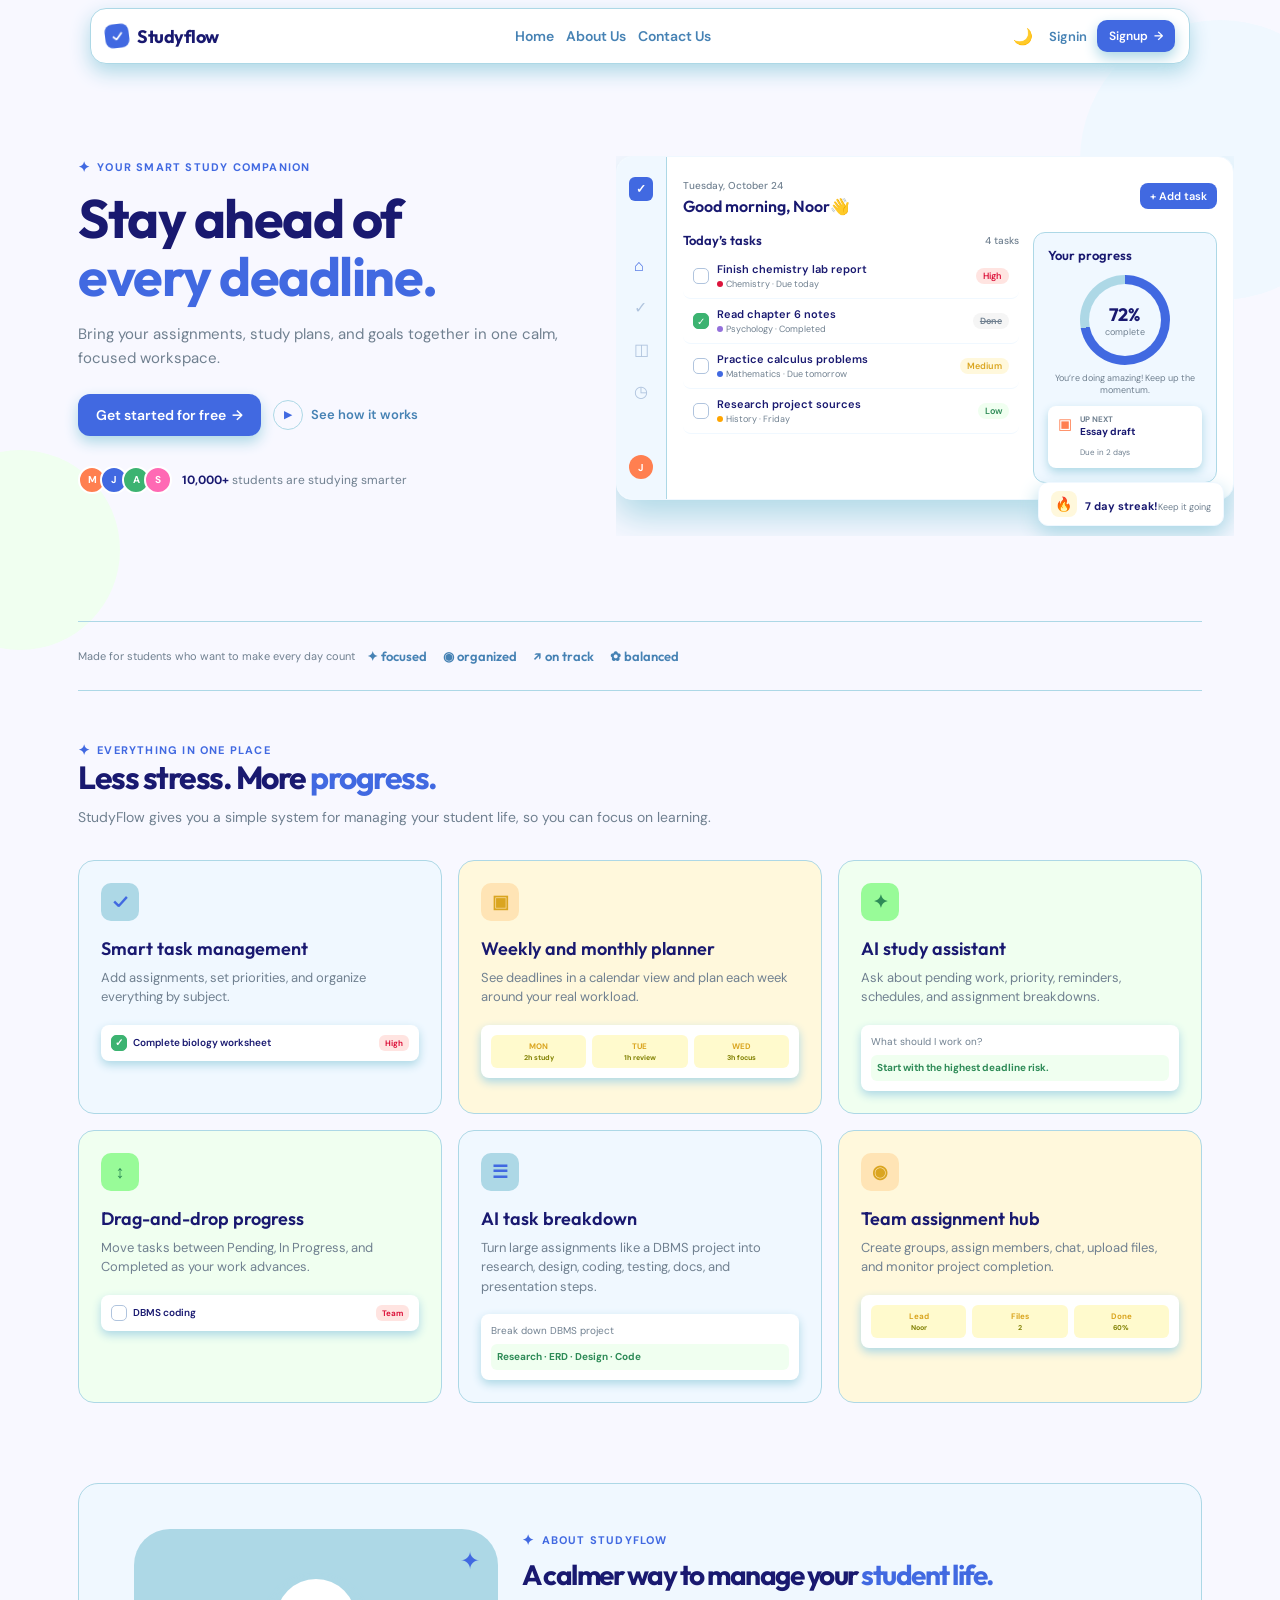
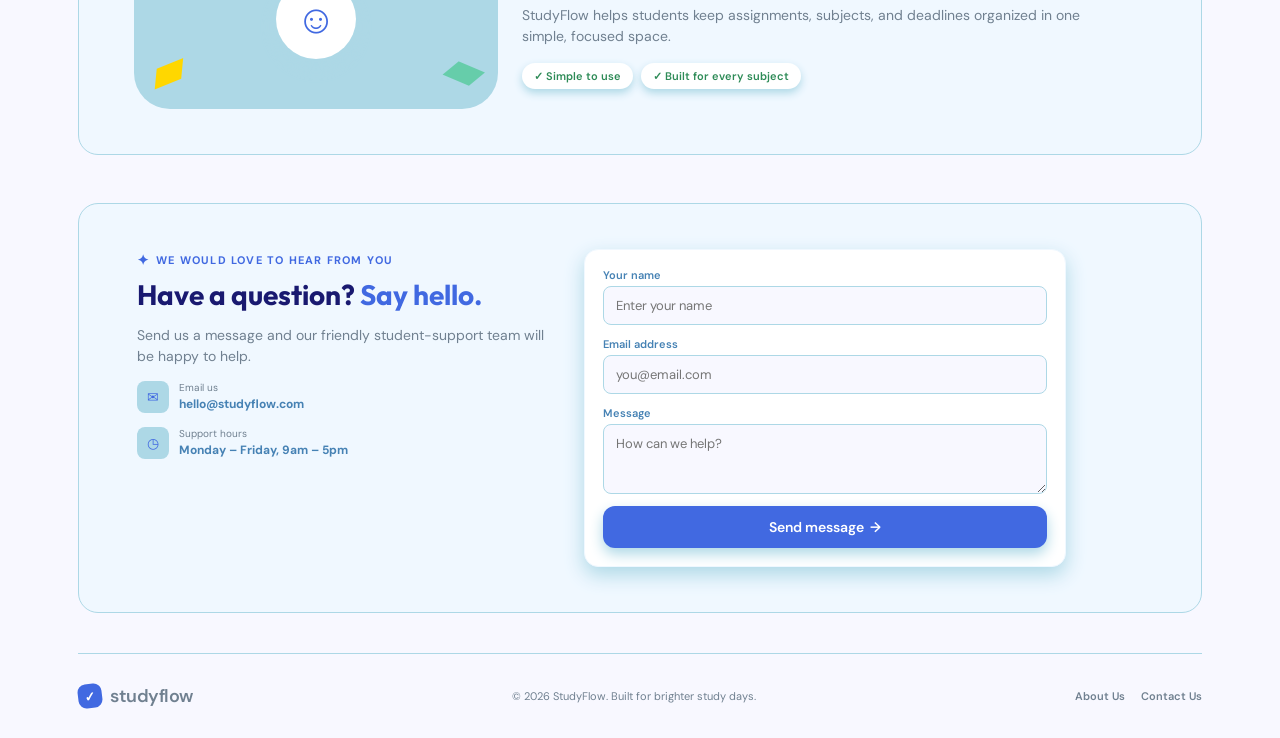
==== commit 72a31fd8: "Add files via upload" ====
--- a/index.html
+++ b/index.html
@@ -39,6 +39,7 @@
           <a href="index.html#contact">Contact Us</a>
         </nav>
         <div class="nav-actions">
+          <button class="theme-toggle-btn" onclick="toggleTheme()" title="Toggle Dark Mode" aria-label="Toggle Dark Mode">🌙</button>
           <a class="login-button" href="login.html">Signin</a>
           <a class="logout-link" href="#" onclick="handleLogout(event)" style="display:none;">Logout</a>
           <a class="button button-small" href="signup.html">Signup <span>→</span></a>
--- a/styles.css
+++ b/styles.css
@@ -266,29 +266,33 @@
 /* Mobile Rail Navigation Drawer (Visible on Mobile with Text + Icon Labels) */
 .sidebar-rail {
   width: 100%;
-  background: #ffffff;
+  background: var(--surface);
   border-bottom: 1px solid var(--line);
   display: flex;
   flex-direction: column;
   position: static;
   z-index: 100;
 }
-.sidebar-brand { padding: 14px 16px; display: flex; align-items: center; gap: 8px; border-bottom: 1px solid aliceblue; text-decoration: none; }
+.sidebar-brand { padding: 14px 16px; display: flex; align-items: center; gap: 8px; border-bottom: 1px solid var(--line); text-decoration: none; }
 .sidebar-brand span { font: 700 18px Outfit, sans-serif; color: var(--ink); }
 
 /* Mobile Rail Links: Scrollable Horizontal or Stacked with Full Readable Icons + Text */
 .sidebar-nav { padding: 8px 12px; display: flex; flex-direction: row; overflow-x: auto; gap: 6px; scrollbar-width: none; }
 .sidebar-nav::-webkit-scrollbar { display: none; }
-.sidebar-link { display: inline-flex; align-items: center; gap: 8px; padding: 8px 14px; border-radius: 12px; color: var(--muted); font-weight: 600; font-size: 13px; text-decoration: none; white-space: nowrap; background: ghostwhite; border: 1px solid aliceblue; flex-none: 0; }
+.sidebar-link { display: inline-flex; align-items: center; gap: 8px; padding: 8px 14px; border-radius: 12px; color: var(--muted); font-weight: 600; font-size: 13px; text-decoration: none; white-space: nowrap; background: var(--soft); border: 1px solid var(--line); flex-none: 0; }
 .sidebar-link span { display: inline-block !important; } /* Text is ALWAYS visible! */
 .sidebar-link:hover, .sidebar-link.active { background: aliceblue; color: var(--blue); border-color: var(--line); font-weight: 700; }
+:root[data-theme="dark"] .sidebar-link:hover, :root[data-theme="dark"] .sidebar-link.active { background: #1e293b; color: #60a5fa; }
 .rail-icon { font-size: 15px; }
 
-.sidebar-user { padding: 10px 16px; border-top: 1px solid aliceblue; display: flex; align-items: center; justify-content: space-between; }
+.sidebar-user { padding: 12px 16px; border-top: 1px solid var(--line); display: flex; align-items: center; justify-content: space-between; margin-top: auto; background: var(--surface); }
 .user-avatar-btn { border: 0; background: transparent; cursor: pointer; display: flex; align-items: center; gap: 8px; text-decoration: none; color: inherit; }
 .user-avatar { width: 32px; height: 32px; border-radius: 50%; background: coral; color: #fff; font-weight: bold; display: grid; place-items: center; font-size: 12px; }
 .user-info strong { display: block; font-size: 12px; color: var(--ink); }
 .user-info small { color: var(--muted); font-size: 10px; display: block; }
+.sidebar-user-actions { display: flex; align-items: center; gap: 4px; }
+.theme-toggle-btn { border: 0; background: transparent; cursor: pointer; font-size: 16px; padding: 6px; border-radius: 8px; transition: background-color 0.2s, transform 0.15s; display: inline-flex; align-items: center; justify-content: center; color: var(--ink); }
+.theme-toggle-btn:hover { background: var(--soft); transform: scale(1.1); }
 
 .app-main { margin-left: 0; flex: 1; display: flex; flex-direction: column; min-width: 0; }
 .app-content { padding: 16px 12px; flex: 1; width: 100%; margin: 0 auto; }
@@ -556,6 +560,56 @@
 :root[data-theme="dark"] .global-search-results,
 :root[data-theme="dark"] .deadline-reminders,
 :root[data-theme="dark"] .insight-card { background: var(--surface); border-color: var(--line); }
+
+/* Dashboard & AI Assistant Text Visibility & Dark Mode Contrast Overrides */
+:root[data-theme="dark"] .greeting-card {
+  background: linear-gradient(135deg, #1e293b 0%, #0f172a 100%) !important;
+  border-color: var(--line) !important;
+}
+:root[data-theme="dark"] .greeting-text h2 { color: #f8fafc !important; }
+:root[data-theme="dark"] .greeting-text p { color: #cbd5e1 !important; }
+
+:root[data-theme="dark"] .progress-ring > div {
+  background: var(--surface) !important;
+}
+:root[data-theme="dark"] .deadline-card {
+  background: var(--soft) !important;
+  border: 1px solid var(--line) !important;
+}
+
+:root[data-theme="dark"] .chat-bubble.assistant {
+  background: #1e293b !important;
+  color: #f1f5f9 !important;
+  border: 1px solid #334155 !important;
+}
+:root[data-theme="dark"] .prompt-chip {
+  background: #1e293b !important;
+  color: #93c5fd !important;
+  border: 1px solid #334155 !important;
+}
+:root[data-theme="dark"] .prompt-chip:hover {
+  background: #334155 !important;
+  color: #ffffff !important;
+}
+:root[data-theme="dark"] .chat-input {
+  background: var(--soft) !important;
+  color: var(--ink) !important;
+  border-color: var(--line) !important;
+}
+
+:root[data-theme="dark"] .icon-blue-bg { background: rgba(59, 130, 246, 0.2) !important; color: #60a5fa !important; }
+:root[data-theme="dark"] .icon-yellow-bg { background: rgba(245, 158, 11, 0.2) !important; color: #fbbf24 !important; }
+:root[data-theme="dark"] .icon-green-bg { background: rgba(16, 185, 129, 0.2) !important; color: #34d399 !important; }
+:root[data-theme="dark"] .icon-purple-bg { background: rgba(239, 68, 68, 0.2) !important; color: #f87171 !important; }
+
+:root[data-theme="dark"] .reminder-list button {
+  background: rgba(239, 68, 68, 0.15) !important;
+  border-color: rgba(239, 68, 68, 0.3) !important;
+  color: #f87171 !important;
+}
+:root[data-theme="dark"] .reminder-list span { color: #fca5a5 !important; }
+
+:root[data-theme="dark"] ::placeholder { color: #94a3b8 !important; }
 
 @media (max-width: 639px) {
   .app-header { height: auto; padding: 10px 12px; align-items: stretch; }
@@ -618,8 +672,12 @@
     left: 0;
     border-right: 1px solid var(--line);
     border-bottom: 0;
+    display: flex;
+    flex-direction: column;
+    justify-content: space-between;
+    z-index: 100;
   }
-  .sidebar-nav { flex-direction: column; overflow-y: auto; padding: 20px 12px; gap: 6px; }
+  .sidebar-nav { flex: 1; flex-direction: column; overflow-y: auto; padding: 20px 12px; gap: 6px; }
   .sidebar-link { width: 100%; border: 0; background: transparent; padding: 12px 16px; font-size: 14px; }
   .sidebar-link span { display: inline-block !important; }
   .sidebar-link.active { background: aliceblue; color: var(--blue); box-shadow: 0 4px 12px var(--line); }
